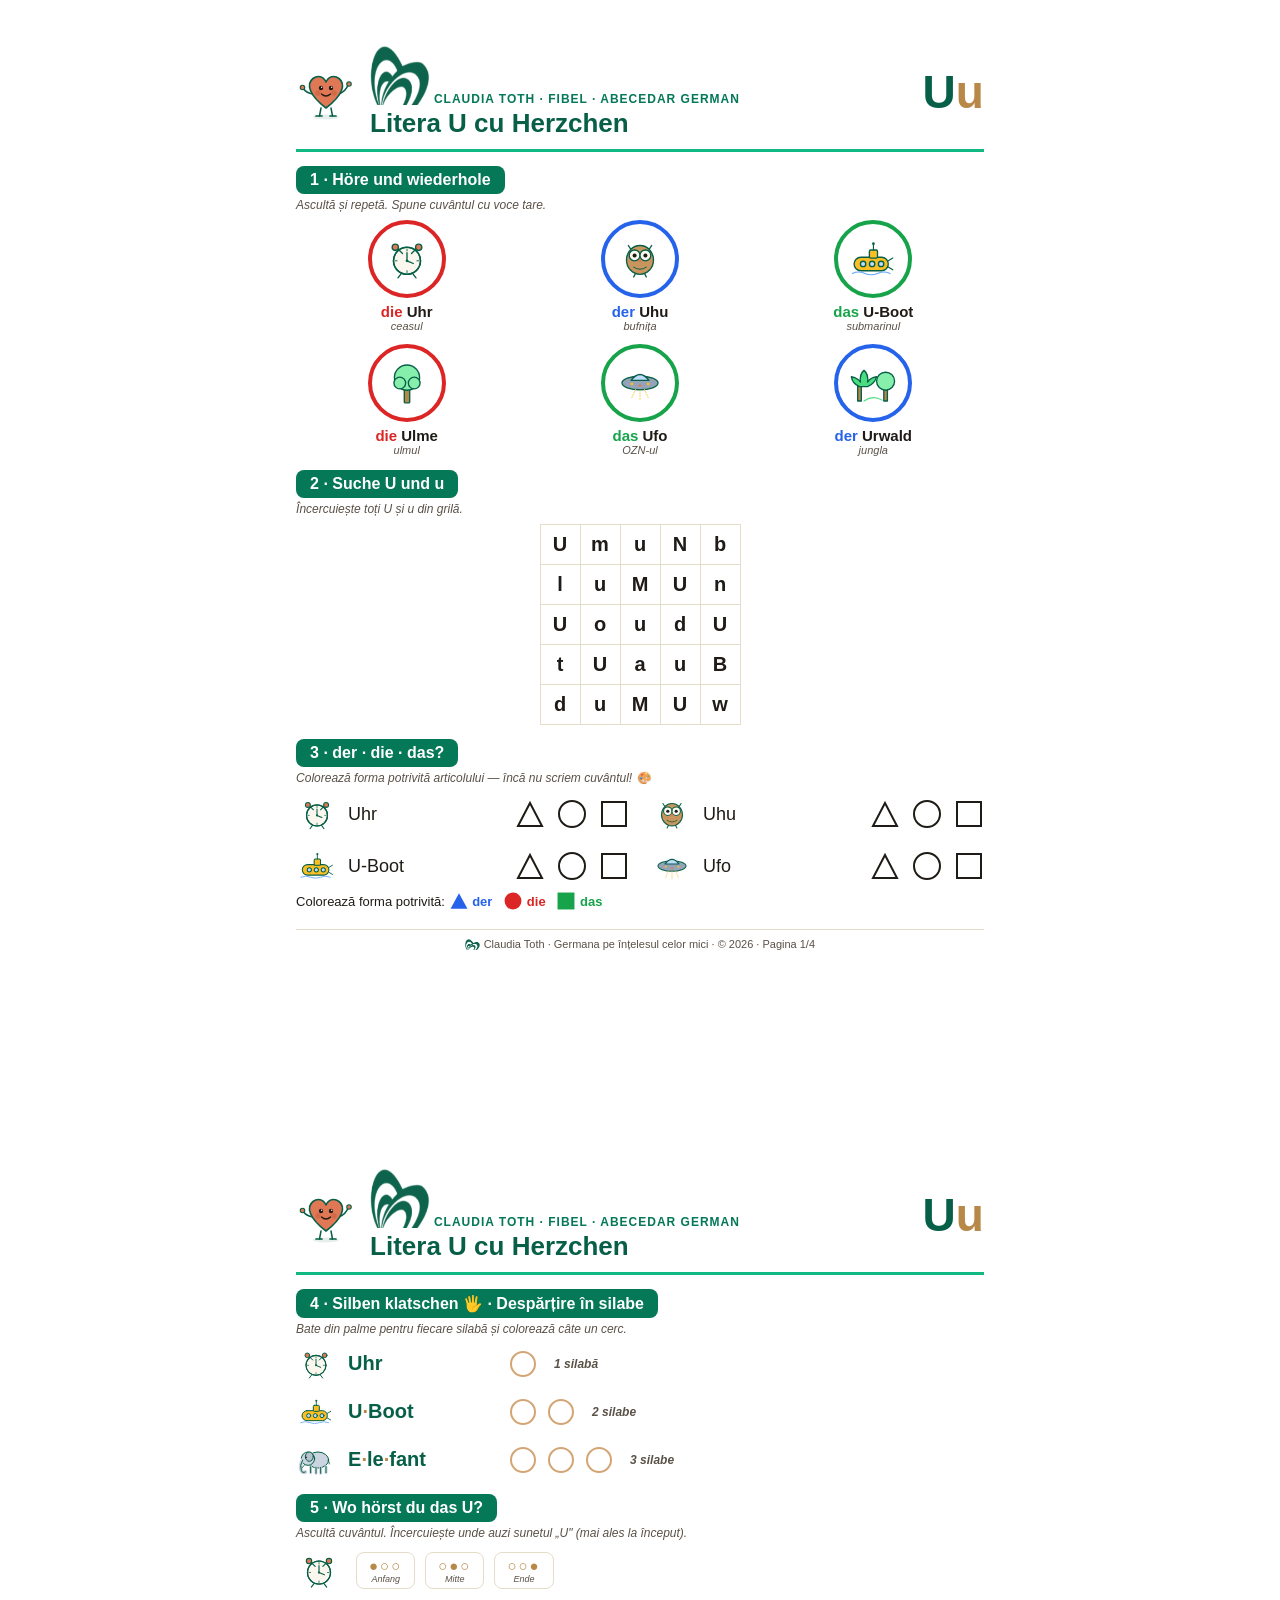
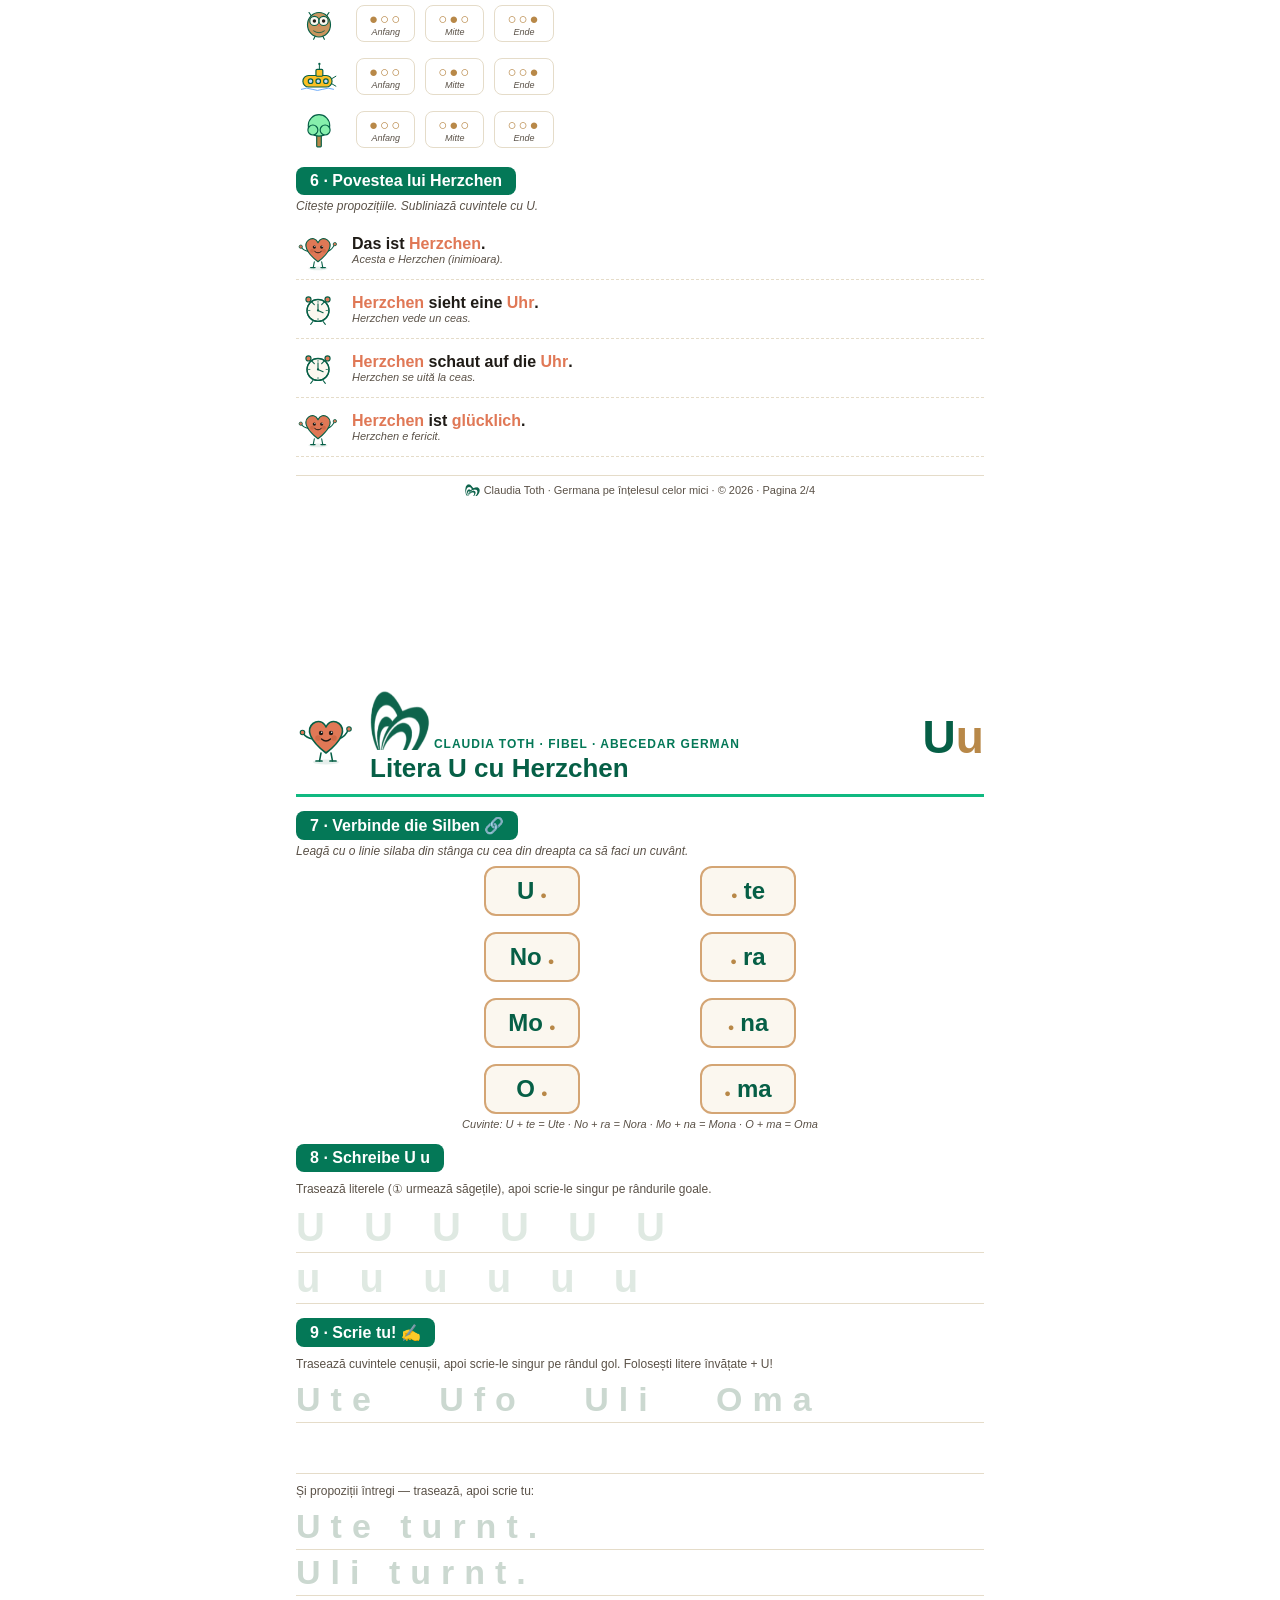
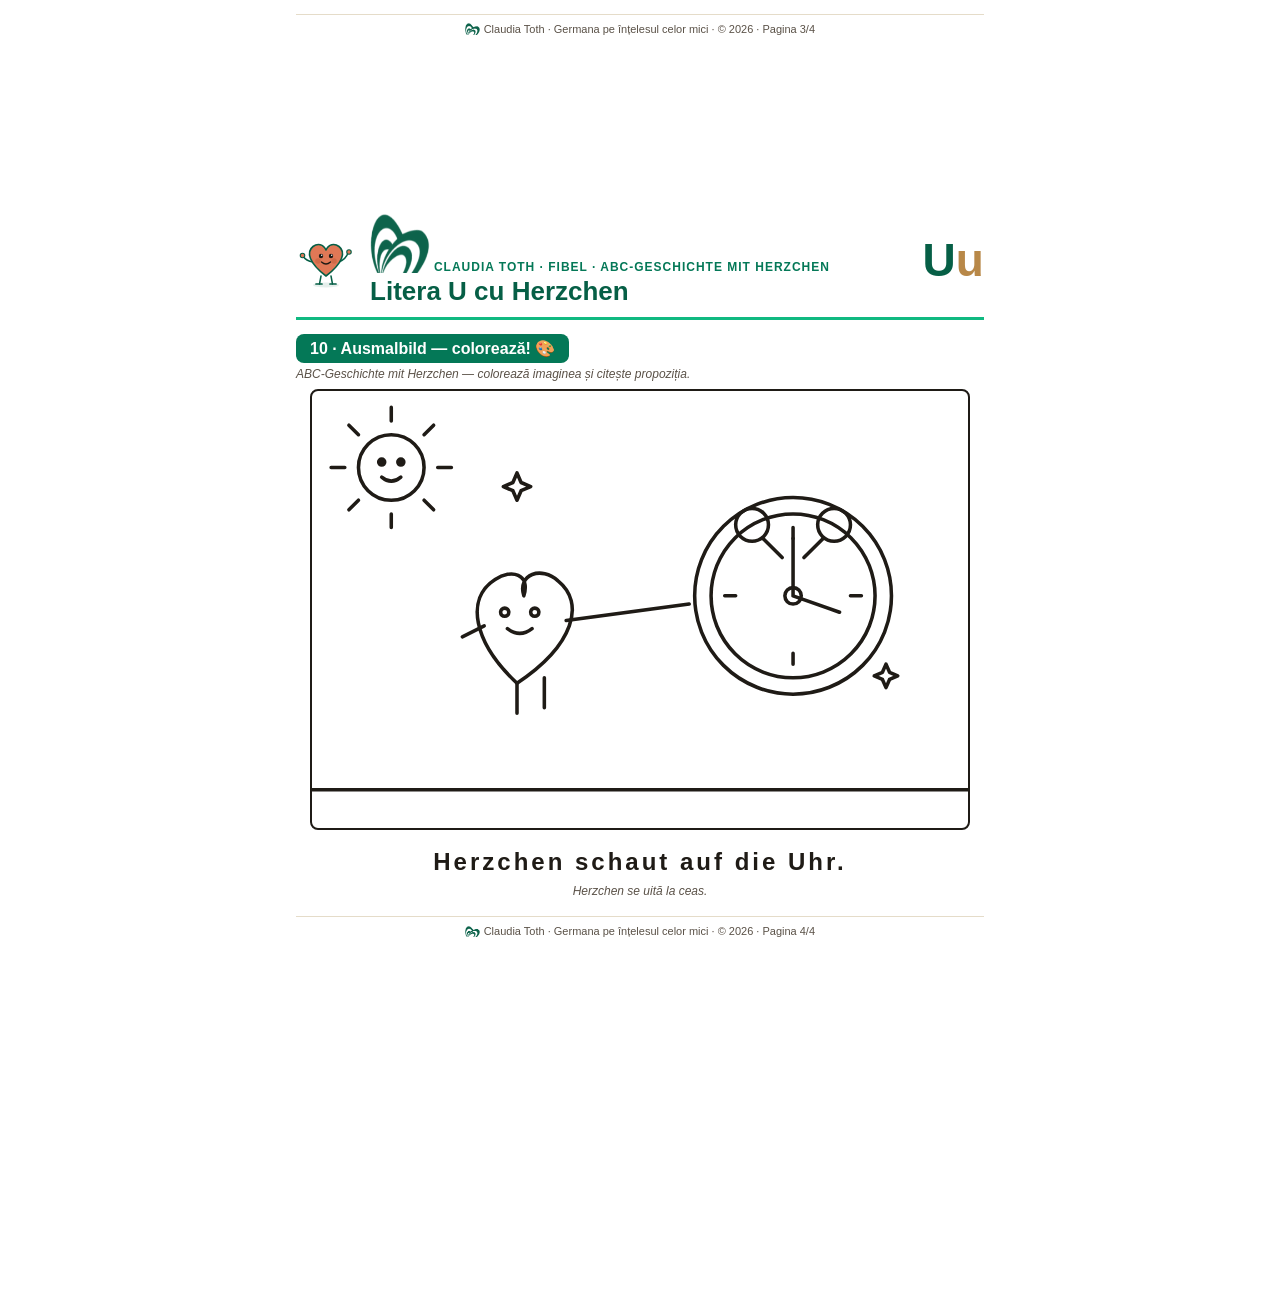
==== pdf.html @ 24d42491 "FIBEL litera U cu Herzchen - Uhr - abecedar interactiv 17 sectiuni (cu despartire in silabe)" ====
<!DOCTYPE html>
<html lang="ro">
<head>
<meta charset="UTF-8">
<title>FIBEL · Litera U cu Herzchen — Fișă de lucru</title>
<style>
@page { size: A4; margin: 0; }
* { box-sizing: border-box; -webkit-print-color-adjust: exact; print-color-adjust: exact; }
:root{
  --emerald:#10b981; --emerald-d:#047857; --emerald-dd:#065f46;
  --crem:#FAF6EE; --ivory:#FBF7EF; --surface:#F5F0E8; --auriu:#D4A574; --auriu-d:#B88848;
  --terra:#E07856; --ink:#1F1B16; --warm:#5A5147; --border:#E5DCC9;
  --der:#2563eb; --die:#dc2626; --das:#16a34a;
}
body{ margin:0; font-family:'Segoe UI',Arial,sans-serif; color:var(--ink); background:#fff; }
.sheet{ width:210mm; min-height:297mm; padding:12mm 14mm; margin:0 auto; background:#fff; page-break-after:always; }
.sheet:last-child{ page-break-after:auto; }
.head{ display:flex; align-items:center; gap:14px; border-bottom:3px solid var(--emerald); padding-bottom:10px; margin-bottom:14px; }
.head img{ width:60px; height:60px; }
.head .t{ flex:1; }
.head .brand{ font-size:12px; color:var(--emerald-d); font-weight:700; letter-spacing:1px; text-transform:uppercase; }
.head h1{ margin:2px 0 0; font-size:26px; color:var(--emerald-dd); }
.head .big-letter{ font-size:46px; font-weight:800; color:var(--emerald-dd); }
.head .big-letter .lo{ color:var(--auriu-d); }
.sec{ margin:14px 0; }
.sec h2{ font-size:16px; color:#fff; background:var(--emerald-d); display:inline-block; padding:5px 14px; border-radius:8px; margin:0 0 10px; }
.sec .de-sub{ font-size:12px; color:var(--warm); font-style:italic; margin:-6px 0 8px; }
.bilder{ display:grid; grid-template-columns:repeat(3,1fr); gap:12px; }
.bild{ text-align:center; }
.bild .circ{ width:78px; height:78px; border-radius:50%; background:#fff; border:4px solid var(--auriu); display:flex; align-items:center; justify-content:center; margin:0 auto 5px; }
.bild .circ.m{ border-color:var(--der);} .bild .circ.f{ border-color:var(--die);} .bild .circ.n{ border-color:var(--das);}
.bild .circ img{ width:54px; height:54px; }
.bild .w{ font-size:15px; font-weight:700; }
.bild .w .art-m{ color:var(--der);} .bild .w .art-f{ color:var(--die);} .bild .w .art-n{ color:var(--das);}
.bild .ro{ font-size:11px; color:var(--warm); font-style:italic; }
.grid{ border-collapse:collapse; margin:0 auto; }
.grid td{ width:40px; height:40px; border:1.5px solid var(--border); text-align:center; font-size:20px; font-weight:600; }
.ddd{ display:grid; grid-template-columns:repeat(2,1fr); gap:10px 22px; }
.ddd .row{ display:flex; align-items:center; gap:10px; font-size:18px; }
.ddd .row img{ width:42px; height:42px; }
.shapes{ display:inline-flex; gap:12px; margin-left:auto; }
.shp{ width:30px; height:30px; }
.shape-legend{ font-size:13px; color:var(--ink); margin:4px 0 10px; }
.shape-legend svg{ width:20px; height:20px; vertical-align:-5px; }
.silclap{ display:flex; flex-direction:column; gap:8px; }
.sc-row{ display:flex; align-items:center; gap:12px; font-size:20px; font-weight:700; color:var(--emerald-dd); }
.sc-row img{ width:40px; height:40px; }
.sc-row .sc-de{ min-width:150px; }
.sc-row .sc-de .dot{ color:var(--auriu-d); }
.sc-circ{ width:26px; height:26px; border:2px solid var(--auriu); border-radius:50%; display:inline-block; }
.sc-n{ font-size:12px; color:var(--warm); font-style:italic; margin-left:6px; }
.story .s{ display:flex; align-items:center; gap:12px; padding:7px 0; border-bottom:1px dashed var(--border); }
.story .s img{ width:44px; height:44px; }
.story .s .de{ font-size:16px; font-weight:600; }
.story .s .de b{ color:var(--terra); }
.story .s .ro{ font-size:11px; color:var(--warm); font-style:italic; }
.write .line{ font-size:40px; letter-spacing:14px; color:#dfe9e2; font-weight:700; border-bottom:1.5px solid var(--border); padding:2px 0; line-height:1.15; }
.write .hint{ font-size:12px; color:var(--warm); margin-bottom:6px; }
.silben{ display:flex; justify-content:center; gap:120px; margin:8px 0 4px; }
.silben .col{ display:flex; flex-direction:column; gap:16px; }
.silben .syl{ font-size:24px; font-weight:700; color:var(--emerald-dd); border:2px solid var(--auriu); border-radius:12px; padding:9px 0; width:96px; text-align:center; background:var(--ivory); }
.silben .syl::after{ content:"●"; font-size:11px; color:var(--auriu-d); margin-left:6px; }
.silben .col.right .syl::before{ content:"●"; font-size:11px; color:var(--auriu-d); margin-right:6px; }
.silben .col.right .syl::after{ content:none; }
.silben-key{ font-size:11px; color:var(--warm); font-style:italic; text-align:center; margin-top:2px; }
.write-word{ font-size:34px; letter-spacing:10px; color:#dfe9e2; font-weight:700; border-bottom:1.5px solid var(--border); padding:2px 0; line-height:1.2; }
.write-word .lead{ color:#cbd8d0; }
.foot{ position:relative; margin-top:18px; padding-top:8px; border-top:1.5px solid var(--border); font-size:11px; color:var(--warm); text-align:center; }
.bf-inline{ height:1.05em; width:auto; vertical-align:-0.16em; margin-right:.32em; }
.hoer{ display:flex; flex-direction:column; gap:7px; margin-top:4px; }
.hoer-row{ display:flex; align-items:center; gap:14px; }
.hoer-row > img{ width:46px; height:46px; flex-shrink:0; }
.hoer-boxes{ display:flex; gap:10px; }
.hbox{ border:1.5px solid var(--border); border-radius:8px; padding:4px 12px; text-align:center; font-size:15px; letter-spacing:2px; color:var(--auriu-d); min-width:54px; }
.hbox span{ display:block; font-size:9px; letter-spacing:0; color:var(--warm); font-style:italic; }
.colorbox{ text-align:center; margin:8px 0; }
.colorbox img{ width:100%; max-width:660px; border:2px solid var(--ink); border-radius:8px; }
.cp-sentence{ text-align:center; font-size:24px; font-weight:700; letter-spacing:3px; color:var(--ink); margin-top:14px; }
</style>
</head>
<body>

<div class="sheet">
  <div class="head">
    <img src="images/icons/herzchen.svg" alt="Herzchen">
    <div class="t">
      <div class="brand"><img src="images/butterfly-emerald.png" class="bf-inline" alt="">Claudia Toth · FIBEL · Abecedar german</div>
      <h1>Litera U cu Herzchen</h1>
    </div>
    <div class="big-letter">U<span class="lo">u</span></div>
  </div>

  <div class="sec">
    <h2>1 · Höre und wiederhole</h2>
    <div class="de-sub">Ascultă și repetă. Spune cuvântul cu voce tare.</div>
    <div class="bilder">
      <div class="bild"><div class="circ f"><img src="images/icons/uhr.svg"></div><div class="w"><span class="art-f">die</span> Uhr</div><div class="ro">ceasul</div></div>
      <div class="bild"><div class="circ m"><img src="images/icons/uhu.svg"></div><div class="w"><span class="art-m">der</span> Uhu</div><div class="ro">bufnița</div></div>
      <div class="bild"><div class="circ n"><img src="images/icons/uboot.svg"></div><div class="w"><span class="art-n">das</span> U-Boot</div><div class="ro">submarinul</div></div>
      <div class="bild"><div class="circ f"><img src="images/icons/ulme.svg"></div><div class="w"><span class="art-f">die</span> Ulme</div><div class="ro">ulmul</div></div>
      <div class="bild"><div class="circ n"><img src="images/icons/ufo.svg"></div><div class="w"><span class="art-n">das</span> Ufo</div><div class="ro">OZN-ul</div></div>
      <div class="bild"><div class="circ m"><img src="images/icons/urwald.svg"></div><div class="w"><span class="art-m">der</span> Urwald</div><div class="ro">jungla</div></div>
    </div>
  </div>

  <div class="sec">
    <h2>2 · Suche U und u</h2>
    <div class="de-sub">Încercuiește toți U și u din grilă.</div>
    <table class="grid">
      <tr><td>U</td><td>m</td><td>u</td><td>N</td><td>b</td></tr>
      <tr><td>l</td><td>u</td><td>M</td><td>U</td><td>n</td></tr>
      <tr><td>U</td><td>o</td><td>u</td><td>d</td><td>U</td></tr>
      <tr><td>t</td><td>U</td><td>a</td><td>u</td><td>B</td></tr>
      <tr><td>d</td><td>u</td><td>M</td><td>U</td><td>w</td></tr>
    </table>
  </div>

  <div class="sec">
    <h2>3 · der · die · das?</h2>
    <div class="de-sub">Colorează forma potrivită articolului — încă nu scriem cuvântul! 🎨</div>
    <div class="ddd">
      <div class="row"><img src="images/icons/uhr.svg"> Uhr <span class="shapes"><svg class="shp" viewBox="0 0 30 30"><polygon points="15,4 27,27 3,27" fill="none" stroke="#1F1B16" stroke-width="2"/></svg><svg class="shp" viewBox="0 0 30 30"><circle cx="15" cy="15" r="13" fill="none" stroke="#1F1B16" stroke-width="2"/></svg><svg class="shp" viewBox="0 0 30 30"><rect x="3" y="3" width="24" height="24" fill="none" stroke="#1F1B16" stroke-width="2"/></svg></span></div>
      <div class="row"><img src="images/icons/uhu.svg"> Uhu <span class="shapes"><svg class="shp" viewBox="0 0 30 30"><polygon points="15,4 27,27 3,27" fill="none" stroke="#1F1B16" stroke-width="2"/></svg><svg class="shp" viewBox="0 0 30 30"><circle cx="15" cy="15" r="13" fill="none" stroke="#1F1B16" stroke-width="2"/></svg><svg class="shp" viewBox="0 0 30 30"><rect x="3" y="3" width="24" height="24" fill="none" stroke="#1F1B16" stroke-width="2"/></svg></span></div>
      <div class="row"><img src="images/icons/uboot.svg"> U-Boot <span class="shapes"><svg class="shp" viewBox="0 0 30 30"><polygon points="15,4 27,27 3,27" fill="none" stroke="#1F1B16" stroke-width="2"/></svg><svg class="shp" viewBox="0 0 30 30"><circle cx="15" cy="15" r="13" fill="none" stroke="#1F1B16" stroke-width="2"/></svg><svg class="shp" viewBox="0 0 30 30"><rect x="3" y="3" width="24" height="24" fill="none" stroke="#1F1B16" stroke-width="2"/></svg></span></div>
      <div class="row"><img src="images/icons/ufo.svg"> Ufo <span class="shapes"><svg class="shp" viewBox="0 0 30 30"><polygon points="15,4 27,27 3,27" fill="none" stroke="#1F1B16" stroke-width="2"/></svg><svg class="shp" viewBox="0 0 30 30"><circle cx="15" cy="15" r="13" fill="none" stroke="#1F1B16" stroke-width="2"/></svg><svg class="shp" viewBox="0 0 30 30"><rect x="3" y="3" width="24" height="24" fill="none" stroke="#1F1B16" stroke-width="2"/></svg></span></div>
    </div>
    <div class="shape-legend">Colorează forma potrivită: <svg viewBox="0 0 26 26"><polygon points="13,3 24,23 2,23" fill="#2563eb"/></svg> <b style="color:#2563eb">der</b> &nbsp; <svg viewBox="0 0 26 26"><circle cx="13" cy="13" r="11" fill="#dc2626"/></svg> <b style="color:#dc2626">die</b> &nbsp; <svg viewBox="0 0 26 26"><rect x="2" y="2" width="22" height="22" fill="#16a34a"/></svg> <b style="color:#16a34a">das</b></div>
  </div>

  <div class="foot"><img src="images/butterfly-emerald.png" class="bf-inline" alt="">Claudia Toth · Germana pe înțelesul celor mici · © 2026 · Pagina 1/4</div>
</div>

<div class="sheet">
  <div class="head">
    <img src="images/icons/herzchen.svg" alt="Herzchen">
    <div class="t">
      <div class="brand"><img src="images/butterfly-emerald.png" class="bf-inline" alt="">Claudia Toth · FIBEL · Abecedar german</div>
      <h1>Litera U cu Herzchen</h1>
    </div>
    <div class="big-letter">U<span class="lo">u</span></div>
  </div>

  <div class="sec">
    <h2>4 · Silben klatschen 🖐️ · Despărțire în silabe</h2>
    <div class="de-sub">Bate din palme pentru fiecare silabă și colorează câte un cerc.</div>
    <div class="silclap">
      <div class="sc-row"><img src="images/icons/uhr.svg"><span class="sc-de">Uhr</span><span class="sc-circ"></span><span class="sc-n">1 silabă</span></div>
      <div class="sc-row"><img src="images/icons/uboot.svg"><span class="sc-de">U<span class="dot">·</span>Boot</span><span class="sc-circ"></span><span class="sc-circ"></span><span class="sc-n">2 silabe</span></div>
      <div class="sc-row"><img src="images/icons/elefant.svg"><span class="sc-de">E<span class="dot">·</span>le<span class="dot">·</span>fant</span><span class="sc-circ"></span><span class="sc-circ"></span><span class="sc-circ"></span><span class="sc-n">3 silabe</span></div>
    </div>
  </div>

  <div class="sec">
    <h2>5 · Wo hörst du das U?</h2>
    <div class="de-sub">Ascultă cuvântul. Încercuiește unde auzi sunetul „U" (mai ales la început).</div>
    <div class="hoer">
        <div class="hoer-row"><img src="images/icons/uhr.svg"><div class="hoer-boxes"><div class="hbox">●○○<span>Anfang</span></div><div class="hbox">○●○<span>Mitte</span></div><div class="hbox">○○●<span>Ende</span></div></div></div>
        <div class="hoer-row"><img src="images/icons/uhu.svg"><div class="hoer-boxes"><div class="hbox">●○○<span>Anfang</span></div><div class="hbox">○●○<span>Mitte</span></div><div class="hbox">○○●<span>Ende</span></div></div></div>
        <div class="hoer-row"><img src="images/icons/uboot.svg"><div class="hoer-boxes"><div class="hbox">●○○<span>Anfang</span></div><div class="hbox">○●○<span>Mitte</span></div><div class="hbox">○○●<span>Ende</span></div></div></div>
        <div class="hoer-row"><img src="images/icons/ulme.svg"><div class="hoer-boxes"><div class="hbox">●○○<span>Anfang</span></div><div class="hbox">○●○<span>Mitte</span></div><div class="hbox">○○●<span>Ende</span></div></div></div></div>
  </div>

  <div class="sec story">
    <h2>6 · Povestea lui Herzchen</h2>
    <div class="de-sub">Citește propozițiile. Subliniază cuvintele cu U.</div>
    <div class="s"><img src="images/icons/herzchen.svg"><div><div class="de">Das ist <b>Herzchen</b>.</div><div class="ro">Acesta e Herzchen (inimioara).</div></div></div>
    <div class="s"><img src="images/icons/uhr.svg"><div><div class="de"><b>Herzchen</b> sieht eine <b>Uhr</b>.</div><div class="ro">Herzchen vede un ceas.</div></div></div>
    <div class="s"><img src="images/icons/uhr.svg"><div><div class="de"><b>Herzchen</b> schaut auf die <b>Uhr</b>.</div><div class="ro">Herzchen se uită la ceas.</div></div></div>
    <div class="s"><img src="images/icons/herzchen.svg"><div><div class="de"><b>Herzchen</b> ist <b>glücklich</b>.</div><div class="ro">Herzchen e fericit.</div></div></div>
  </div>

  <div class="foot"><img src="images/butterfly-emerald.png" class="bf-inline" alt="">Claudia Toth · Germana pe înțelesul celor mici · © 2026 · Pagina 2/4</div>
</div>

<div class="sheet">
  <div class="head">
    <img src="images/icons/herzchen.svg" alt="Herzchen">
    <div class="t">
      <div class="brand"><img src="images/butterfly-emerald.png" class="bf-inline" alt="">Claudia Toth · FIBEL · Abecedar german</div>
      <h1>Litera U cu Herzchen</h1>
    </div>
    <div class="big-letter">U<span class="lo">u</span></div>
  </div>

  <div class="sec">
    <h2>7 · Verbinde die Silben 🔗</h2>
    <div class="de-sub">Leagă cu o linie silaba din stânga cu cea din dreapta ca să faci un cuvânt.</div>
    <div class="silben">
      <div class="col left"><div class="syl">U</div><div class="syl">No</div><div class="syl">Mo</div><div class="syl">O</div></div>
      <div class="col right"><div class="syl">te</div><div class="syl">ra</div><div class="syl">na</div><div class="syl">ma</div></div>
    </div>
    <div class="silben-key">Cuvinte: U + te = Ute · No + ra = Nora · Mo + na = Mona · O + ma = Oma</div>
  </div>

  <div class="sec write">
    <h2>8 · Schreibe U u</h2>
    <div class="hint">Trasează literele (① urmează săgețile), apoi scrie-le singur pe rândurile goale.</div>
    <div class="line">U U U U U U</div>
    <div class="line">u u u u u u</div>
  </div>

  <div class="sec write">
    <h2>9 · Scrie tu! ✍️</h2>
    <div class="hint">Trasează cuvintele cenușii, apoi scrie-le singur pe rândul gol. Folosești litere învățate + U!</div>
    <div class="write-word"><span class="lead">Ute</span> &nbsp; <span class="lead">Ufo</span> &nbsp; <span class="lead">Uli</span> &nbsp; <span class="lead">Oma</span></div>
    <div class="line">&nbsp;</div>
    <div class="hint" style="margin-top:10px">Și propoziții întregi — trasează, apoi scrie tu:</div>
    <div class="write-word"><span class="lead">Ute turnt.</span></div>
    <div class="write-word"><span class="lead">Uli turnt.</span></div>
  </div>

  <div class="foot"><img src="images/butterfly-emerald.png" class="bf-inline" alt="">Claudia Toth · Germana pe înțelesul celor mici · © 2026 · Pagina 3/4</div>
</div>

<div class="sheet">
  <div class="head">
    <img src="images/icons/herzchen.svg" alt="Herzchen">
    <div class="t">
      <div class="brand"><img src="images/butterfly-emerald.png" class="bf-inline" alt="">Claudia Toth · FIBEL · ABC-Geschichte mit Herzchen</div>
      <h1>Litera U cu Herzchen</h1>
    </div>
    <div class="big-letter">U<span class="lo">u</span></div>
  </div>

  <div class="sec">
    <h2>10 · Ausmalbild — colorează! 🎨</h2>
    <div class="de-sub">ABC-Geschichte mit Herzchen — colorează imaginea și citește propoziția.</div>
    <div class="colorbox"><img src="images/icons/herzchen-color.svg" alt="Herzchen schaut auf die Uhr"></div>
    <div class="cp-sentence">Herzchen schaut auf die Uhr.</div>
    <div class="de-sub" style="text-align:center;margin-top:8px">Herzchen se uită la ceas.</div>
  </div>

  <div class="foot"><img src="images/butterfly-emerald.png" class="bf-inline" alt="">Claudia Toth · Germana pe înțelesul celor mici · © 2026 · Pagina 4/4</div>
</div>

</body>
</html>
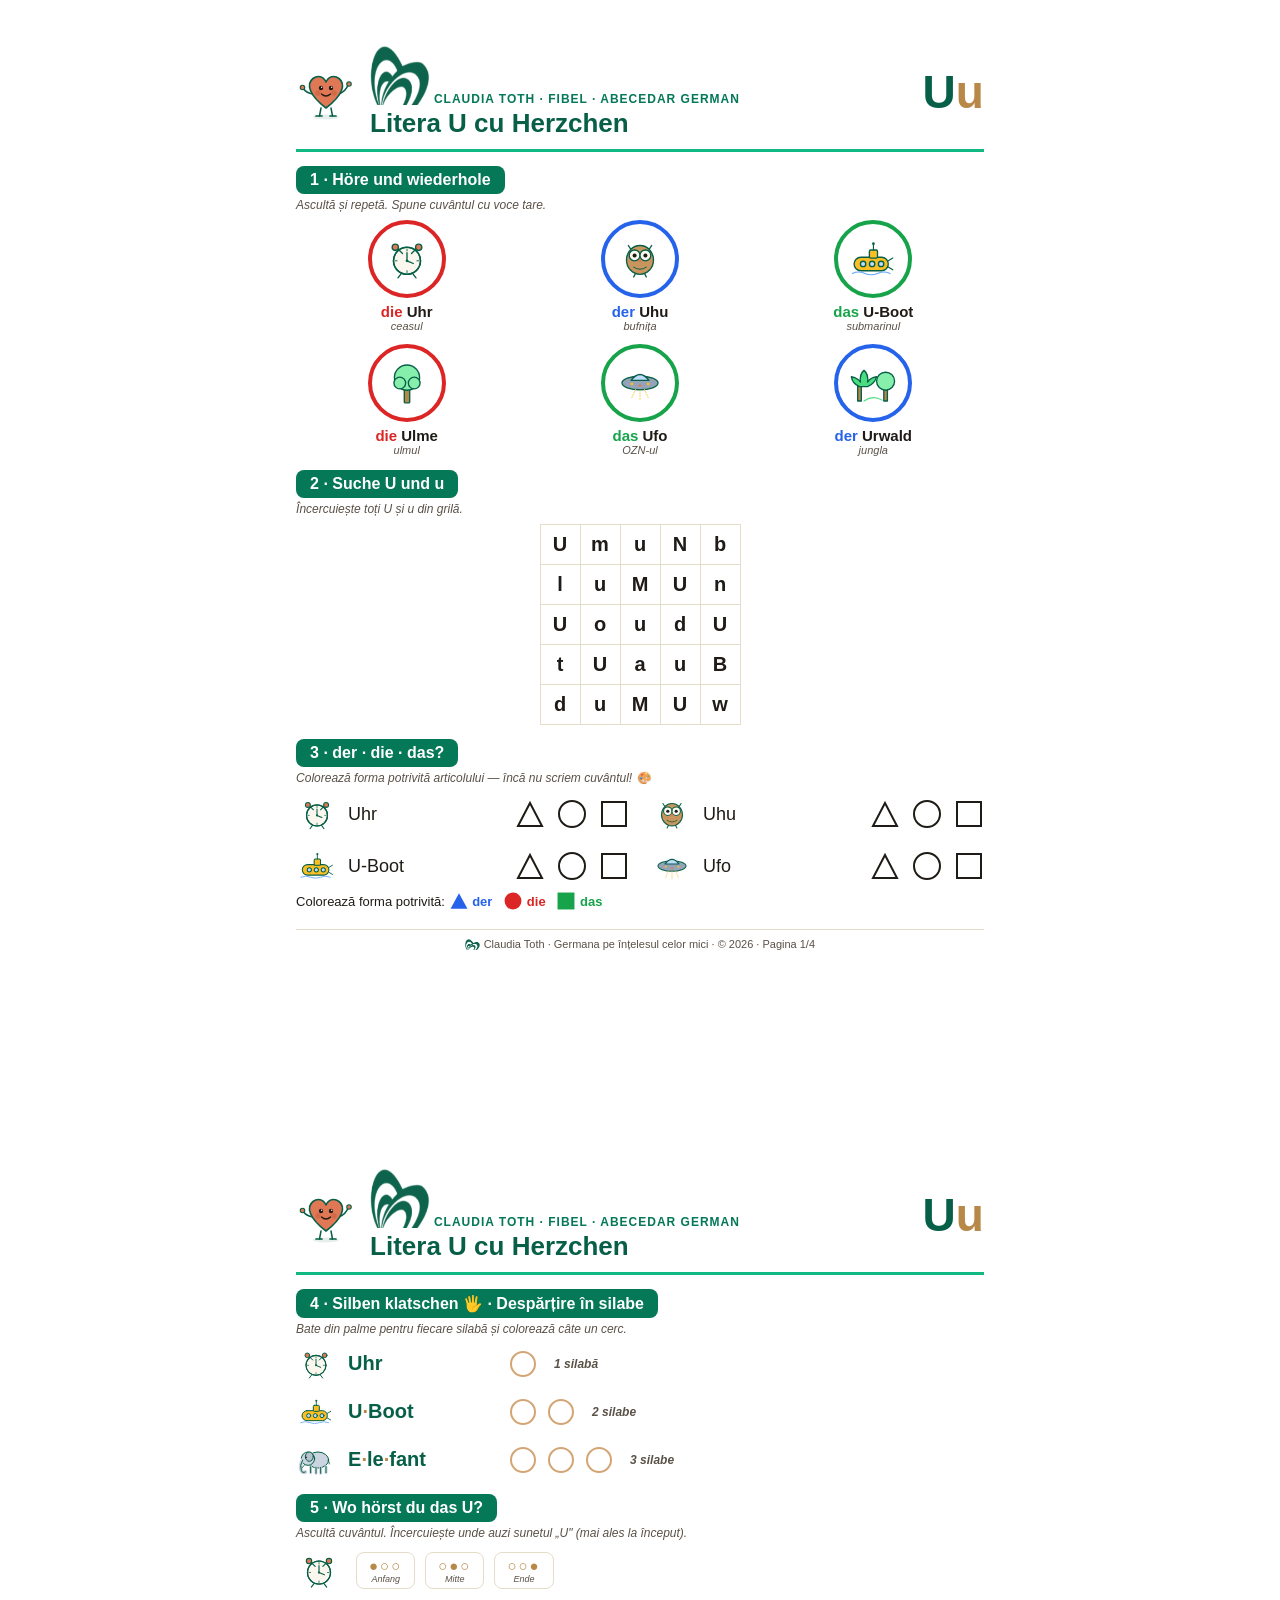
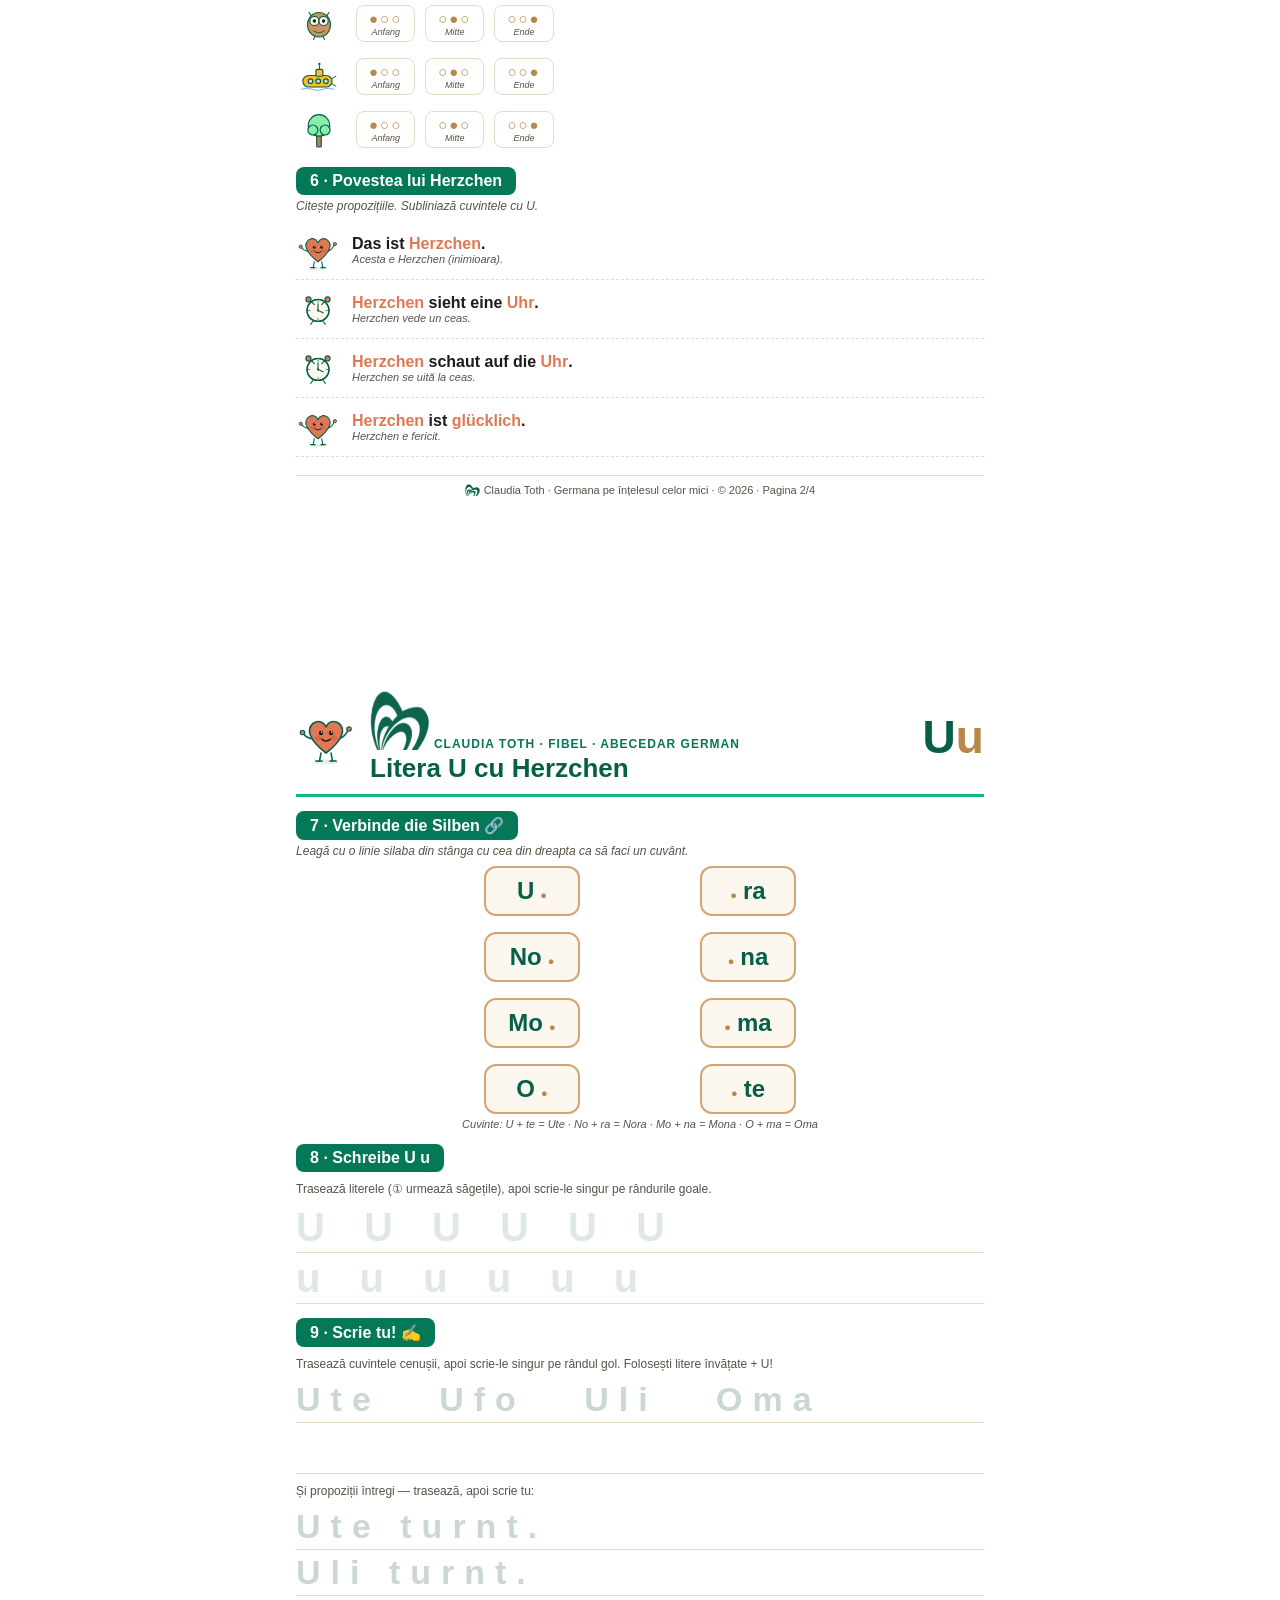
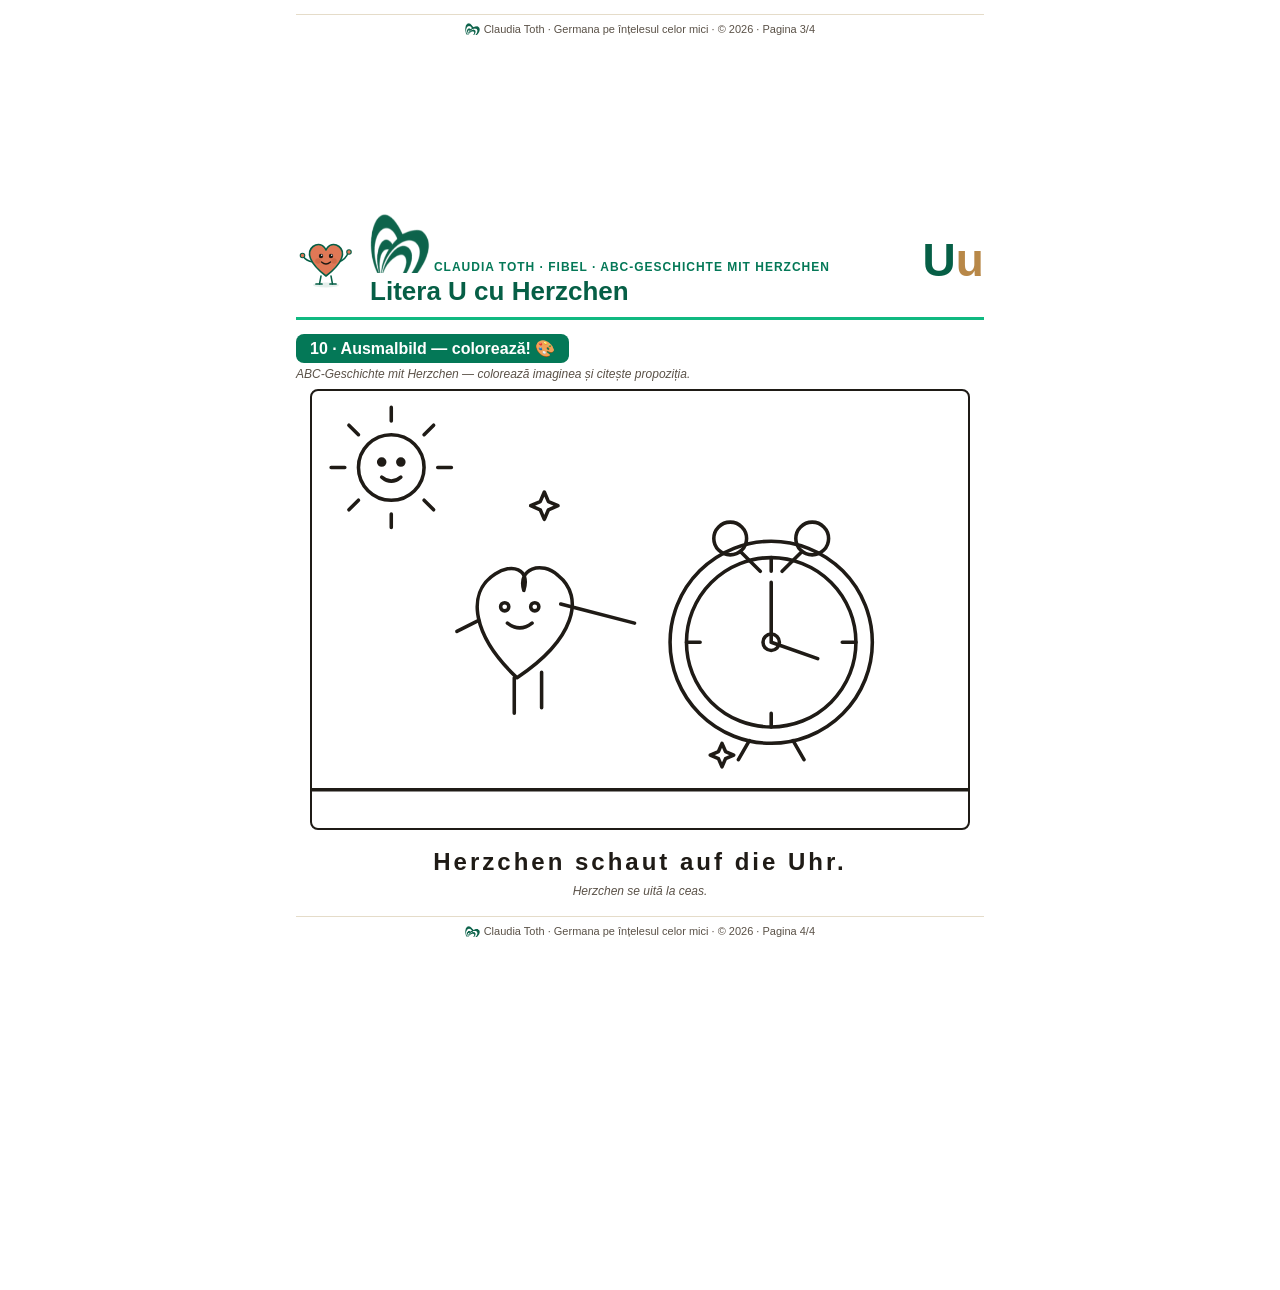
==== commit b10a307f: "PDF: amestec silabele in Verbinde die Silben (nu mai sunt aliniate pe randuri)" ====
--- a/pdf.html
+++ b/pdf.html
@@ -187,7 +187,7 @@
     <div class="de-sub">Leagă cu o linie silaba din stânga cu cea din dreapta ca să faci un cuvânt.</div>
     <div class="silben">
       <div class="col left"><div class="syl">U</div><div class="syl">No</div><div class="syl">Mo</div><div class="syl">O</div></div>
-      <div class="col right"><div class="syl">te</div><div class="syl">ra</div><div class="syl">na</div><div class="syl">ma</div></div>
+      <div class="col right"><div class="syl">ra</div><div class="syl">na</div><div class="syl">ma</div><div class="syl">te</div></div>
     </div>
     <div class="silben-key">Cuvinte: U + te = Ute · No + ra = Nora · Mo + na = Mona · O + ma = Oma</div>
   </div>
